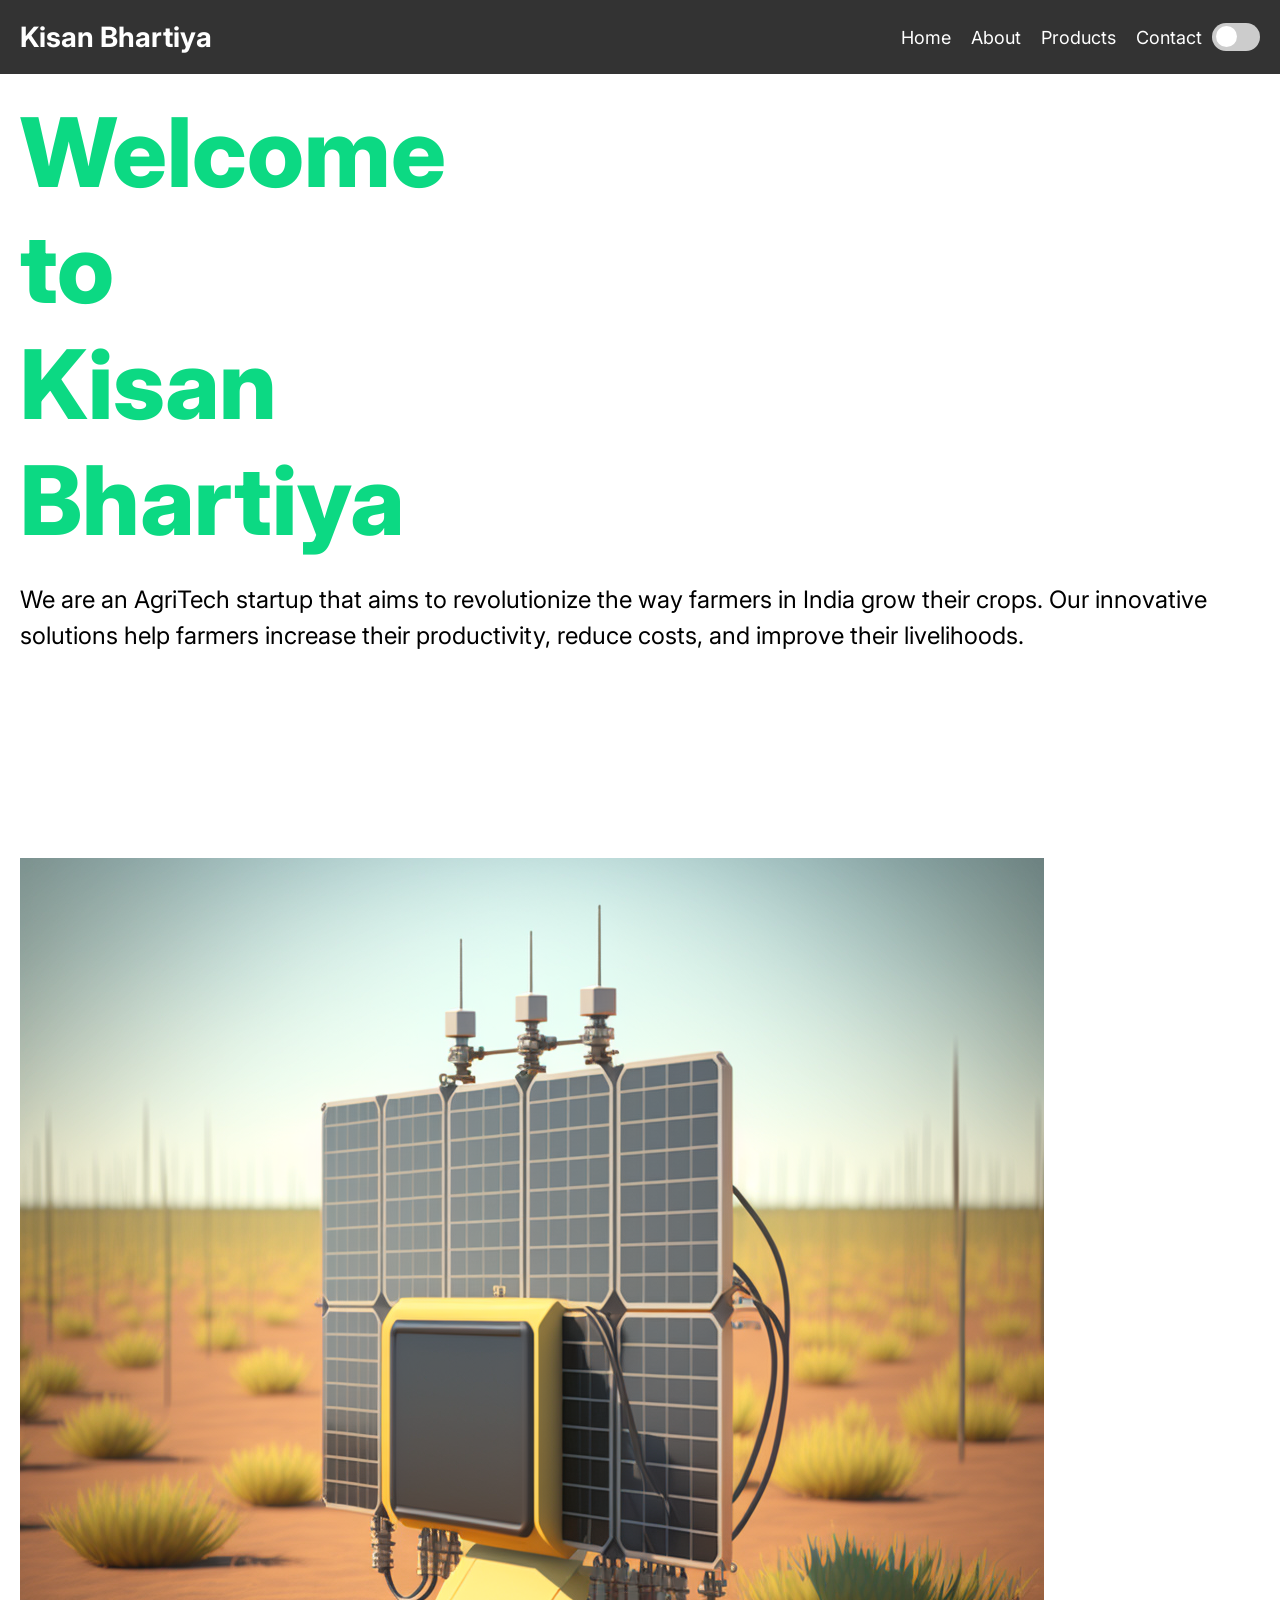
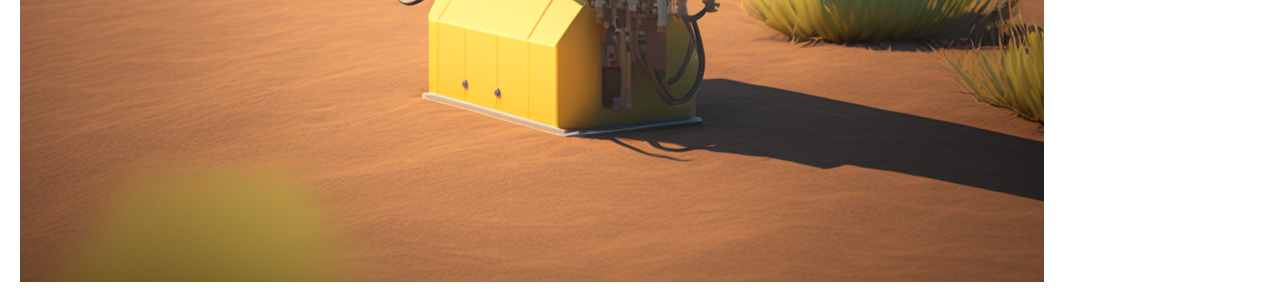
==== index.html @ 3a506ca8 "Update index.html" ====
<!DOCTYPE html>
<html>
<head>
  <title>Kisan Bhartiya</title>
  <link href='https://fonts.googleapis.com/css?family=Inter:800' rel='stylesheet'>
  <script>
    const toggleSwitch = document.querySelector('.switch input[type="checkbox"]');

    function switchTheme(e) {
      if (e.target.checked) {
        document.documentElement.setAttribute('data-theme', 'dark');
      } else {
        document.documentElement.setAttribute('data-theme', 'light');
      }    
    }

    toggleSwitch.addEventListener('change', switchTheme, false);

    // Detect if the user has a saved theme preference
    const currentTheme = localStorage.getItem('theme');
    if (currentTheme) {
      document.documentElement.setAttribute('data-theme', currentTheme);

      if (currentTheme === 'dark') {
        toggleSwitch.checked = true;
      }
    }
  </script>
  <style>
    html, body {
    height: 100%;
    margin: 0;
    padding: 0;
    font-family: 'Inter', sans-serif;
    }
    
   @media (prefers-color-scheme: dark) {
     body {
        background-color: black;
        color: white;
     }
    }

    [data-theme="light"] {
      body {
      background-color: white;
      color: black;
    }
    }
    
    [data-theme="dark"] {
      body {
        background-color: black;
        color: white;
      }
    }

    header {
    background-color: #333;
    color: #fff;
    padding: 20px;
    }
    .container {
    display: flex;
    align-items: center;
    }

    .title {
    margin: 0;
    font-size: 28px;
    flex: 0 0 auto;
    }
    nav {
    display: flex;
    justify-content: flex-end;
    flex: 1 1 auto;
    align-items: center;
    }

    nav ul {
    list-style: none;
    margin: 0;
    padding: 0;
    display: flex;
    align-items: center;   
    }

    nav li {
    margin: 0 10px;
    }

    nav a {
    color: #fff;
    text-decoration: none;
    font-size: 18px;
    display: flex;
    align-items: center;
    justify-content: center;
    height: 100%;
    }

    .switch {
  position: relative;
  width: 48px;
  height: 28px;
  border-radius: 28px;
  display: flex;
  align-items: center;
  justify-content: center;
}

.switch input {
  opacity: 0;
  width: 0;
  height: 0;
}

.slider {
  position: absolute;
  cursor: pointer;
  top: 0;
  left: 0;
  right: 0;
  bottom: 0;
  background-color: #ccc;
  border-radius: 28px;
  -webkit-transition: .4s;
  transition: .4s;
}

.slider:before {
  position: absolute;
  content: "";
  height: 21px;
  width: 21px;
  left: 4px;
  bottom: 4px;
  background-color: white;
  border-radius: 50%;
  -webkit-transition: .4s;
  transition: .4s;
}

input:checked + .slider {
  background-color: #2196f3;
}

input:focus + .slider {
  box-shadow: 0 0 1px #2196f3;
}
    input:checked + .slider:before {
    -webkit-transform: translateX(19px);
    -ms-transform: translateX(19px);
    transform: translateX(19px);
    }

    .slider.round {
    border-radius: 28px;
    }

    .slider.round:before {
    border-radius: 50%;
    }

    main {
    padding: 20px;
    }

    h1 {
    
    font-weight: 800;
    font-size: 96px;
    color: #0CD983;
    margin: 0;
    text-align: left;
    white-space: pre-line;
    overflow: hidden;
    text-overflow: ellipsis;
    display: flex;
    }

    p {
    font-size: 24px;
    line-height: 1.5;
    align-self: flex-end;  
    height: calc(24px * 1.5 * 7);
    overflow: hidden;
    }
  </style>
</head>
<body>
    <header>
        <div class="container">
          <h4 class="title">Kisan Bhartiya</h4>
          <nav>
            <ul>
              <li><a href="#">Home</a></li>
              <li><a href="#">About</a></li>
              <li><a href="#">Products</a></li>
              <li><a href="#">Contact</a></li>
            </ul>
            <label class="switch">
              <input type="checkbox">
              <span class="slider"></span>
            </label>
          </nav>
        </div>
      </header>
  <main>
    <h1>Welcome<br>to<br>Kisan<br>Bhartiya</h1>
    <p>We are an AgriTech startup that aims to revolutionize the way farmers in India grow their crops. Our innovative solutions help farmers increase their productivity, reduce costs, and improve their livelihoods.</p>
    <img src="src/assets/concept_product.png" alt="Concept product">
  </main>
</body>
</html>
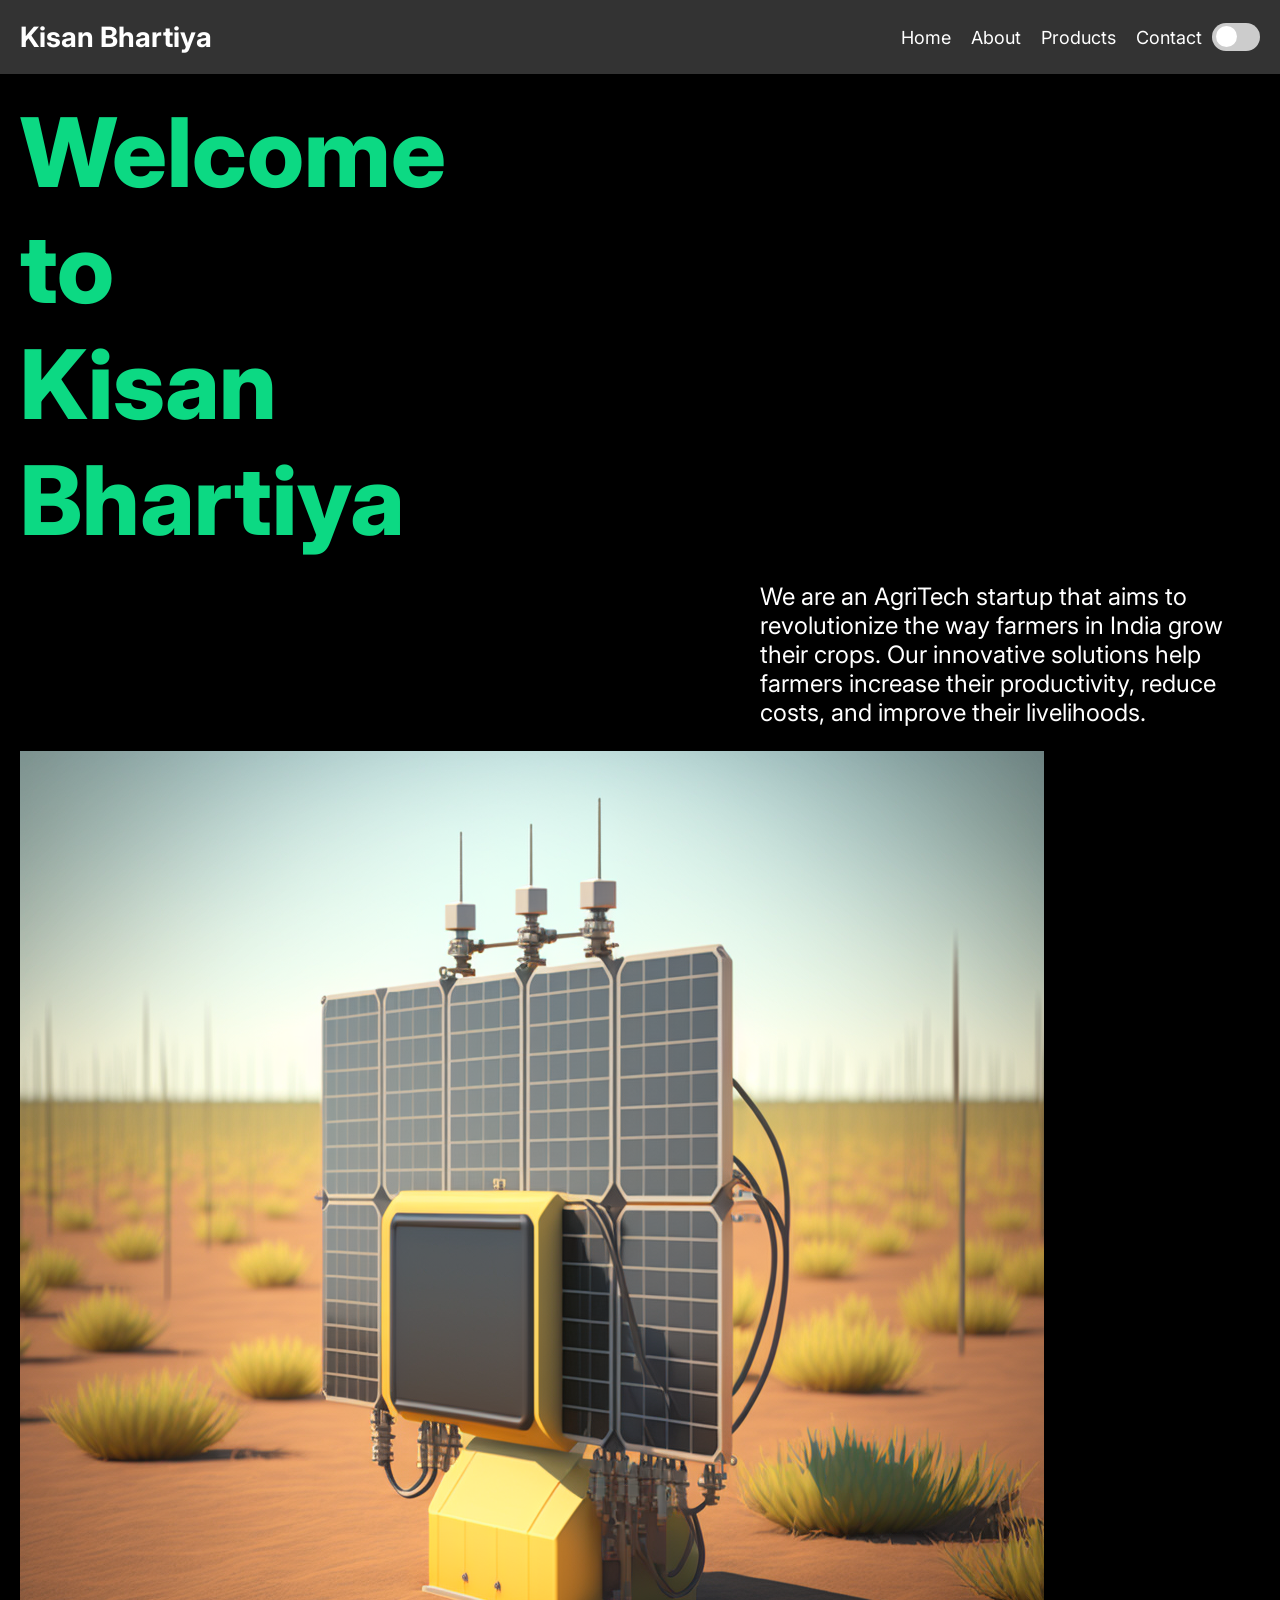
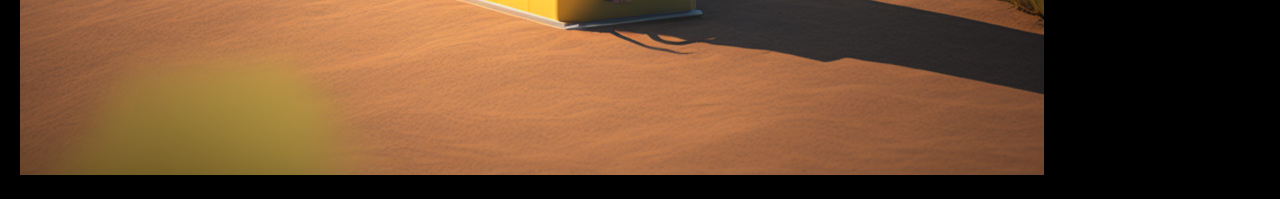
==== commit ce7d97d7: "Update index.html" ====
--- a/index.html
+++ b/index.html
@@ -34,7 +34,7 @@
     font-family: 'Inter', sans-serif;
     }
     
-   @media (prefers-color-scheme: dark) {
+   @media (prefers-color-scheme: light) {
      body {
         background-color: black;
         color: white;
@@ -167,24 +167,23 @@
     }
 
     h1 {
-    
-    font-weight: 800;
-    font-size: 96px;
-    color: #0CD983;
-    margin: 0;
-    text-align: left;
-    white-space: pre-line;
-    overflow: hidden;
-    text-overflow: ellipsis;
-    display: flex;
+      font-weight: 800;
+      font-size: 96px;
+      color: #0CD983;
+      margin: 0;
+      text-align: left;
+      white-space: pre-line;
+      margin-right: auto;
     }
 
     p {
-    font-size: 24px;
-    line-height: 1.5;
-    align-self: flex-end;  
-    height: calc(24px * 1.5 * 7);
-    overflow: hidden;
+      font-size: 24px;
+      margin-left: auto;
+      width: 500px;
+      display: -webkit-box;
+      -webkit-line-clamp: 7;
+      -webkit-box-orient: vertical;
+      overflow: hidden;
     }
   </style>
 </head>
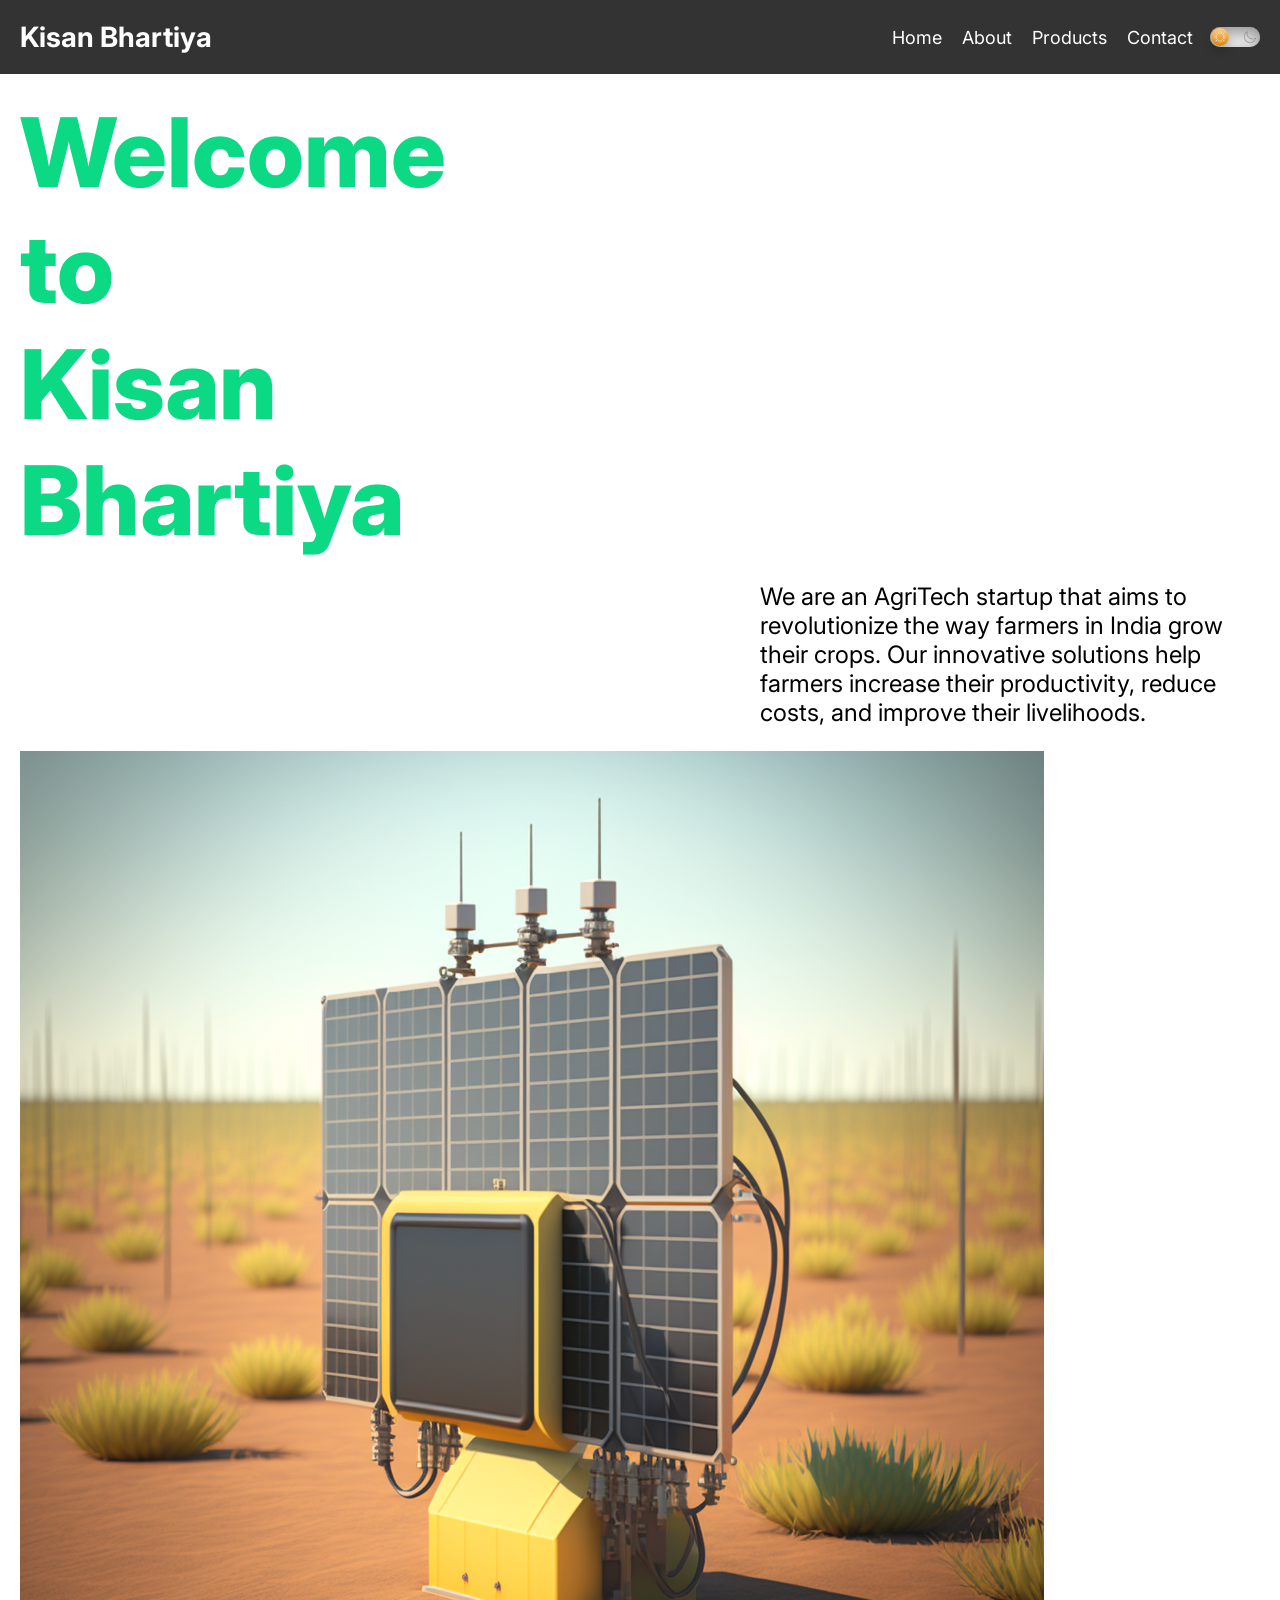
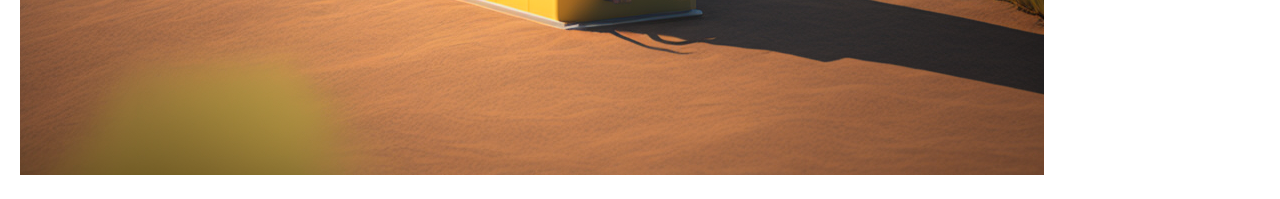
==== commit 1a650de8: "Update!" ====
--- a/index.html
+++ b/index.html
@@ -3,29 +3,6 @@
 <head>
   <title>Kisan Bhartiya</title>
   <link href='https://fonts.googleapis.com/css?family=Inter:800' rel='stylesheet'>
-  <script>
-    const toggleSwitch = document.querySelector('.switch input[type="checkbox"]');
-
-    function switchTheme(e) {
-      if (e.target.checked) {
-        document.documentElement.setAttribute('data-theme', 'dark');
-      } else {
-        document.documentElement.setAttribute('data-theme', 'light');
-      }    
-    }
-
-    toggleSwitch.addEventListener('change', switchTheme, false);
-
-    // Detect if the user has a saved theme preference
-    const currentTheme = localStorage.getItem('theme');
-    if (currentTheme) {
-      document.documentElement.setAttribute('data-theme', currentTheme);
-
-      if (currentTheme === 'dark') {
-        toggleSwitch.checked = true;
-      }
-    }
-  </script>
   <style>
     html, body {
     height: 100%;
@@ -33,28 +10,6 @@
     padding: 0;
     font-family: 'Inter', sans-serif;
     }
-    
-   @media (prefers-color-scheme: light) {
-     body {
-        background-color: black;
-        color: white;
-     }
-    }
-
-    [data-theme="light"] {
-      body {
-      background-color: white;
-      color: black;
-    }
-    }
-    
-    [data-theme="dark"] {
-      body {
-        background-color: black;
-        color: white;
-      }
-    }
-
     header {
     background-color: #333;
     color: #fff;
@@ -99,69 +54,78 @@
     height: 100%;
     }
 
-    .switch {
-  position: relative;
-  width: 48px;
-  height: 28px;
-  border-radius: 28px;
-  display: flex;
-  align-items: center;
-  justify-content: center;
-}
-
-.switch input {
-  opacity: 0;
-  width: 0;
-  height: 0;
-}
-
-.slider {
-  position: absolute;
-  cursor: pointer;
-  top: 0;
-  left: 0;
-  right: 0;
-  bottom: 0;
-  background-color: #ccc;
-  border-radius: 28px;
-  -webkit-transition: .4s;
-  transition: .4s;
-}
-
-.slider:before {
-  position: absolute;
-  content: "";
-  height: 21px;
-  width: 21px;
-  left: 4px;
-  bottom: 4px;
-  background-color: white;
-  border-radius: 50%;
-  -webkit-transition: .4s;
-  transition: .4s;
-}
-
-input:checked + .slider {
-  background-color: #2196f3;
-}
-
-input:focus + .slider {
-  box-shadow: 0 0 1px #2196f3;
-}
-    input:checked + .slider:before {
-    -webkit-transform: translateX(19px);
-    -ms-transform: translateX(19px);
-    transform: translateX(19px);
-    }
-
-    .slider.round {
-    border-radius: 28px;
-    }
-
-    .slider.round:before {
-    border-radius: 50%;
-    }
-
+    label {
+      width:50px;
+      height:20px;
+      position: relative;
+      display: block;
+      background: #ebebeb;
+      border-radius: 20px;
+      box-shadow: inset 0px 5px 15px rgba(0,0,0,0.4), inset 0px -5px 15px rgba(255,255,255,0.4);
+      cursor: pointer;
+      transition: 0.3s;
+    }
+    label:after {
+      content: "";
+      width:18px;
+      height: 18px;
+      position: absolute;
+      top:1px;
+      left:1px;
+      background: linear-gradient(180deg,#ffcc89,#d8860b);
+      border-radius: 18px;
+      box-shadow: 0px 5px 10px rgba(0,0,0,0.2);
+      transition: 0.3s;
+    }
+    input {
+      width: 0;
+      height: 0;
+      visibility: hidden;
+    }
+    input:checked + label {
+      background: #242424;
+    }
+    input:checked + label:after {
+      left:49px;
+      transform: translateX(-100%);
+      background: linear-gradient(180deg,#777,#3a3a3a);
+    }
+    label:active:after{
+      width: 26px;
+    }
+    .background {
+      width:100vw;
+      height: 100vh;
+      background: #fff;
+      z-index: -1;
+      position: absolute;
+      transition: 0.3s;
+    }
+    input:checked + label + .background {
+      background:#242424;
+    }
+    label svg {
+      position: absolute;
+      width: 12px;
+      top:4px;
+      z-index: 10;
+    }
+    label svg.sun {
+      left:4px;
+      fill:#fff;
+      transition: 0.3s;
+    }
+    label svg.moon {
+      left:34px;
+      fill:#7e7e7e;
+      transition: 0.3s;
+    }
+    input:checked + label svg.sun {
+      fill:#7e7e7e;
+    }
+    input:checked + label svg.moon {
+      fill:#fff;
+    }
     main {
     padding: 20px;
     }
@@ -198,10 +162,45 @@
               <li><a href="#">Products</a></li>
               <li><a href="#">Contact</a></li>
             </ul>
-            <label class="switch">
-              <input type="checkbox">
-              <span class="slider"></span>
-            </label>
+<input type="checkbox" id="darkmode-toggle"/>
+		<label for="darkmode-toggle">
+			<svg version="1.1" class="sun" xmlns="http://www.w3.org/2000/svg" xmlns:xlink="http://www.w3.org/1999/xlink" x="0px" y="0px"
+	 viewBox="0 0 496 496" style="enable-background:new 0 0 496 496;" xml:space="preserve">
+
+			<rect x="152.994" y="58.921" transform="matrix(0.3827 0.9239 -0.9239 0.3827 168.6176 -118.5145)" width="40.001" height="16"/>
+			<rect x="46.9" y="164.979" transform="matrix(0.9239 0.3827 -0.3827 0.9239 71.29 -12.4346)" width="40.001" height="16"/>
+			<rect x="46.947" y="315.048" transform="matrix(0.9239 -0.3827 0.3827 0.9239 -118.531 50.2116)" width="40.001" height="16"/>
+			
+				<rect x="164.966" y="409.112" transform="matrix(-0.9238 -0.3828 0.3828 -0.9238 168.4872 891.7491)" width="16" height="39.999"/>
+			
+				<rect x="303.031" y="421.036" transform="matrix(-0.3827 -0.9239 0.9239 -0.3827 50.2758 891.6655)" width="40.001" height="16"/>
+			
+				<rect x="409.088" y="315.018" transform="matrix(-0.9239 -0.3827 0.3827 -0.9239 701.898 785.6559)" width="40.001" height="16"/>
+			
+				<rect x="409.054" y="165.011" transform="matrix(-0.9239 0.3827 -0.3827 -0.9239 891.6585 168.6574)" width="40.001" height="16"/>
+			<rect x="315.001" y="46.895" transform="matrix(0.9238 0.3828 -0.3828 0.9238 50.212 -118.5529)" width="16" height="39.999"/>
+			<path d="M248,88c-88.224,0-160,71.776-160,160s71.776,160,160,160s160-71.776,160-160S336.224,88,248,88z M248,392
+				c-79.4,0-144-64.6-144-144s64.6-144,144-144s144,64.6,144,144S327.4,392,248,392z"/>
+			<rect x="240" width="16" height="72"/>
+			<rect x="62.097" y="90.096" transform="matrix(0.7071 0.7071 -0.7071 0.7071 98.0963 -40.6334)" width="71.999" height="16"/>
+			<rect y="240" width="72" height="16"/>
+			
+				<rect x="90.091" y="361.915" transform="matrix(-0.7071 -0.7071 0.7071 -0.7071 -113.9157 748.643)" width="16" height="71.999"/>
+			<rect x="240" y="424" width="16" height="72"/>
+			
+				<rect x="361.881" y="389.915" transform="matrix(-0.7071 -0.7071 0.7071 -0.7071 397.8562 960.6281)" width="71.999" height="16"/>
+			<rect x="424" y="240" width="72" height="16"/>
+			<rect x="389.911" y="62.091" transform="matrix(0.7071 0.7071 -0.7071 0.7071 185.9067 -252.6357)" width="16" height="71.999"/>
+</svg>
+     <svg version="1.1" class="moon" xmlns="http://www.w3.org/2000/svg" xmlns:xlink="http://www.w3.org/1999/xlink" x="0px" y="0px"
+        viewBox="0 0 49.739 49.739" style="enable-background:new 0 0 49.739 49.739;" xml:space="preserve">
+     <path d="M25.068,48.889c-9.173,0-18.017-5.06-22.396-13.804C-3.373,23.008,1.164,8.467,13.003,1.979l2.061-1.129l-0.615,2.268
+       c-1.479,5.459-0.899,11.25,1.633,16.306c2.75,5.493,7.476,9.587,13.305,11.526c5.831,1.939,12.065,1.492,17.559-1.258v0
+       c0.25-0.125,0.492-0.258,0.734-0.391l2.061-1.13l-0.585,2.252c-1.863,6.873-6.577,12.639-12.933,15.822
+       C32.639,48.039,28.825,48.888,25.068,48.889z M12.002,4.936c-9.413,6.428-12.756,18.837-7.54,29.253
+       c5.678,11.34,19.522,15.945,30.864,10.268c5.154-2.582,9.136-7.012,11.181-12.357c-5.632,2.427-11.882,2.702-17.752,0.748
+       c-6.337-2.108-11.473-6.557-14.463-12.528C11.899,15.541,11.11,10.16,12.002,4.936z"/></svg>
+		</label>
           </nav>
         </div>
       </header>
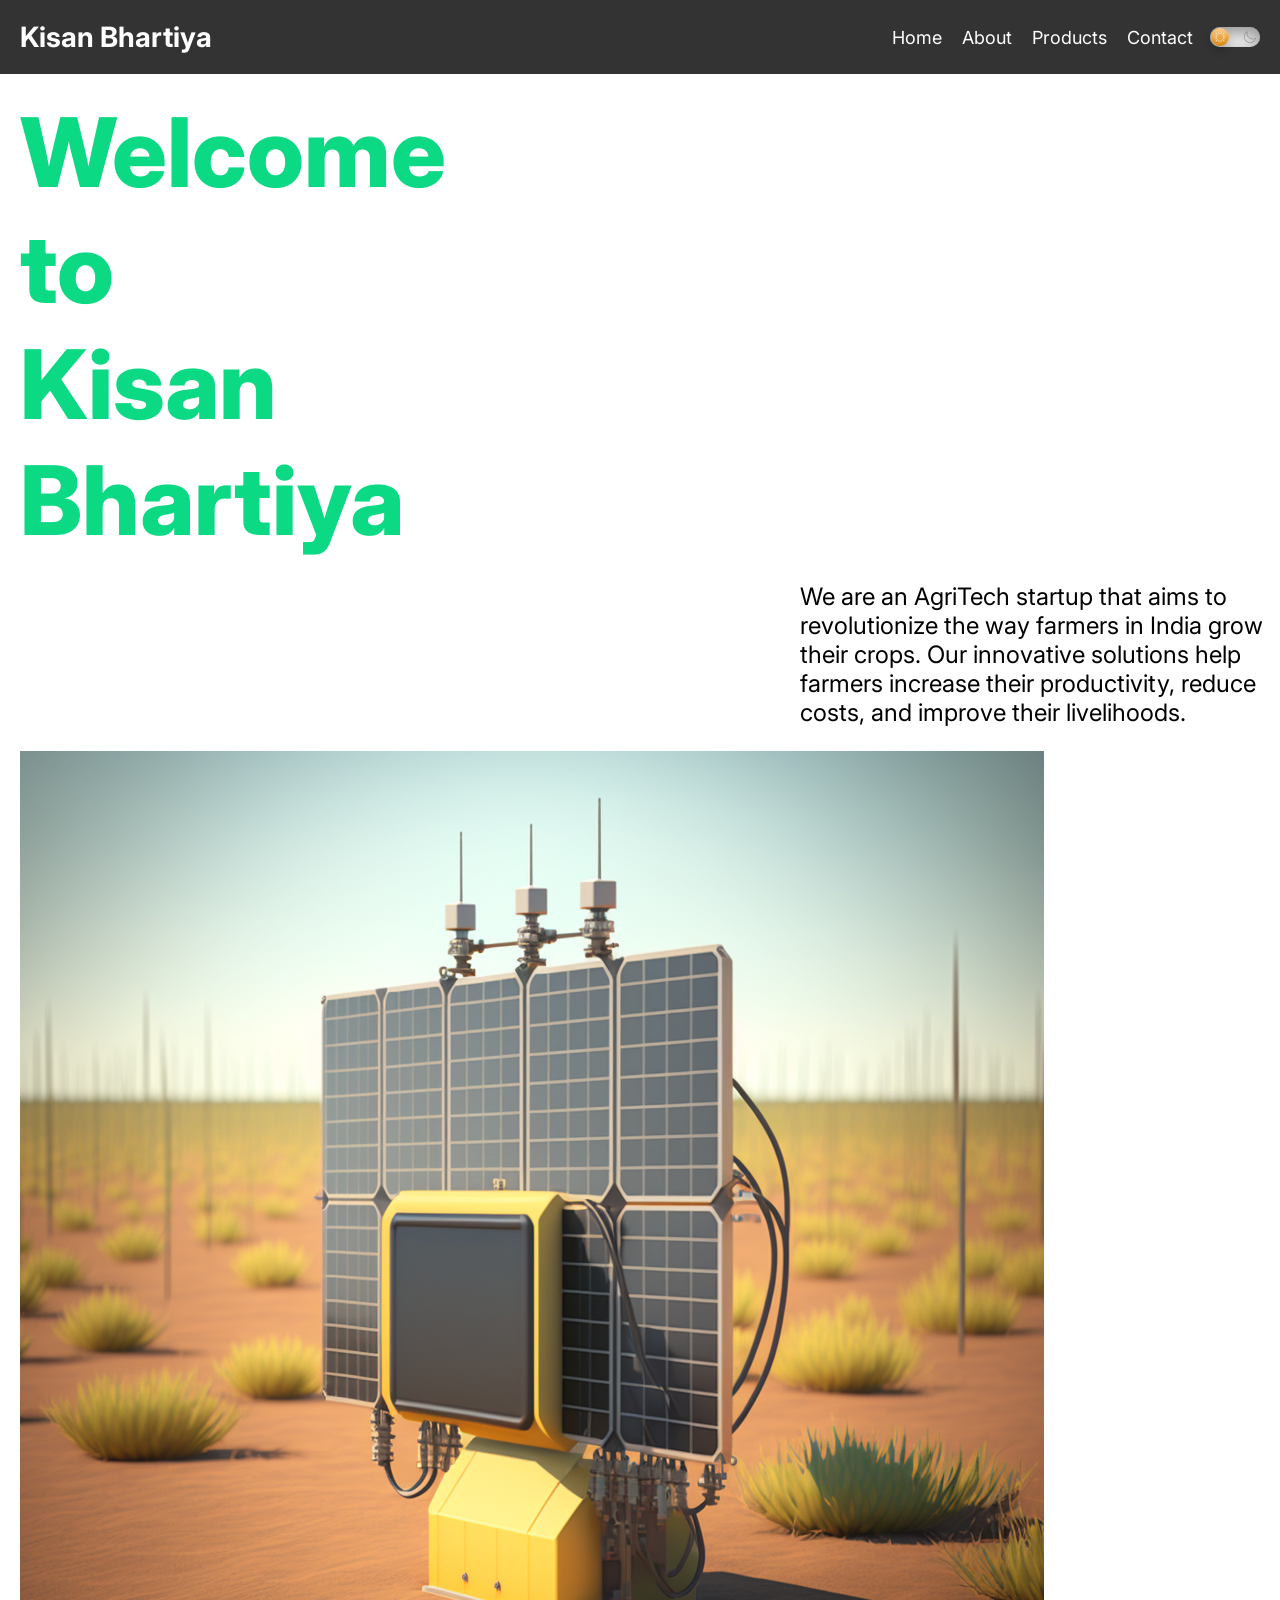
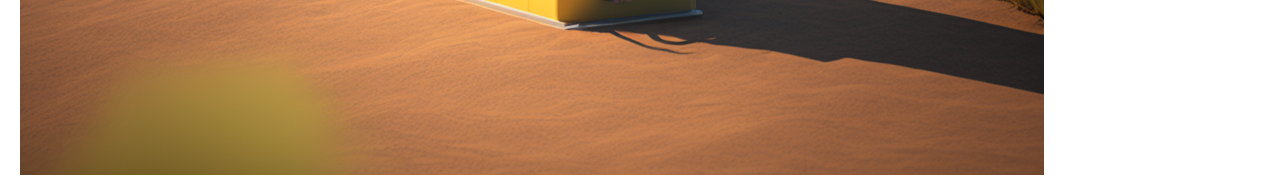
==== commit 8fde306c: "Update index.html" ====
--- a/index.html
+++ b/index.html
@@ -204,7 +204,7 @@
           </nav>
         </div>
       </header>
-  <main>
+  <main class="background">
     <h1>Welcome<br>to<br>Kisan<br>Bhartiya</h1>
     <p>We are an AgriTech startup that aims to revolutionize the way farmers in India grow their crops. Our innovative solutions help farmers increase their productivity, reduce costs, and improve their livelihoods.</p>
     <img src="src/assets/concept_product.png" alt="Concept product">
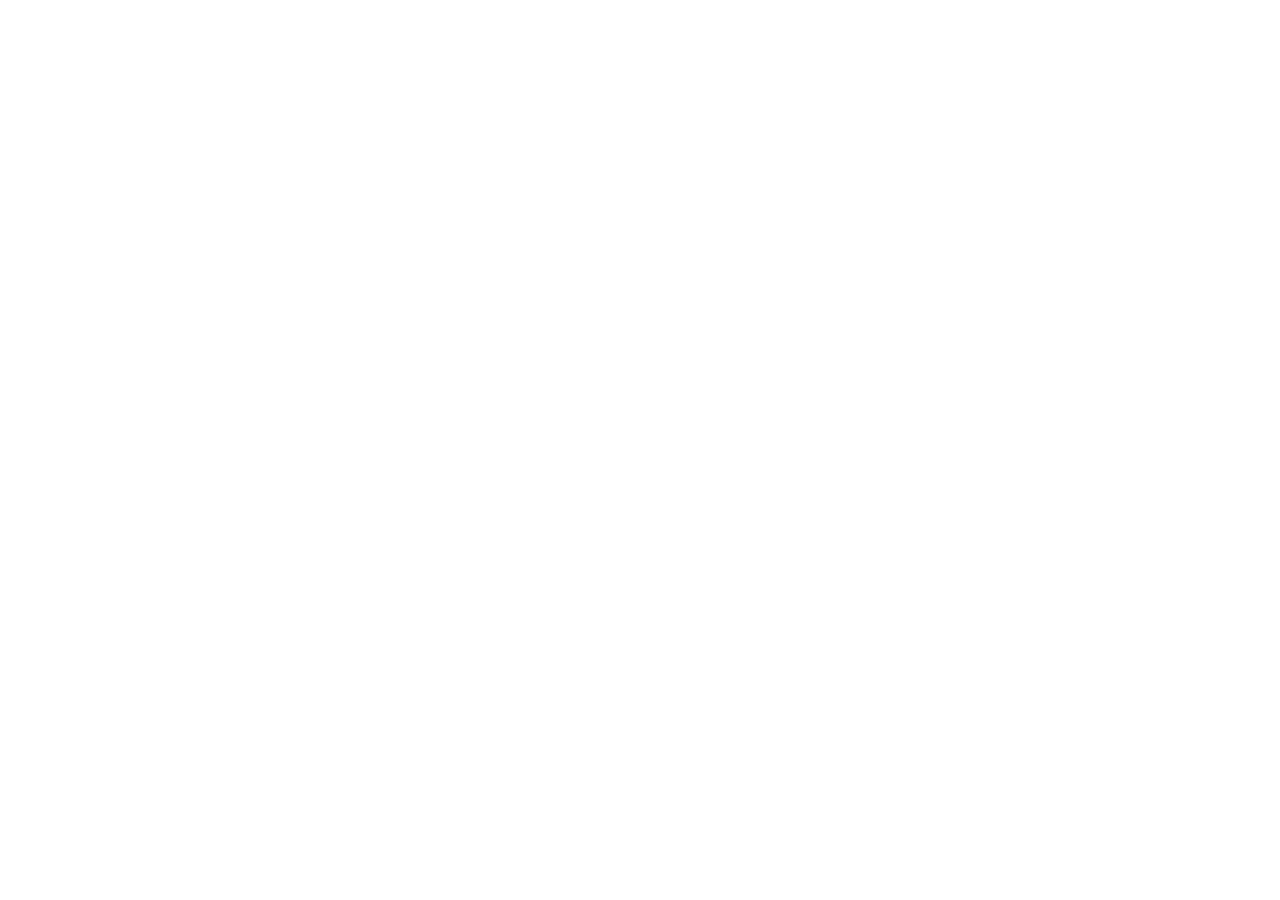
==== commit 268a138a: "first commit" ====
--- a/index.html
+++ b/index.html
@@ -1,213 +1,59 @@
 <!DOCTYPE html>
 <html>
 <head>
-  <title>Kisan Bhartiya</title>
-  <link href='https://fonts.googleapis.com/css?family=Inter:800' rel='stylesheet'>
-  <style>
-    html, body {
-    height: 100%;
-    margin: 0;
-    padding: 0;
-    font-family: 'Inter', sans-serif;
-    }
-    header {
-    background-color: #333;
-    color: #fff;
-    padding: 20px;
-    }
-    .container {
-    display: flex;
-    align-items: center;
-    }
+  <!--
+    If you are serving your web app in a path other than the root, change the
+    href value below to reflect the base path you are serving from.
 
-    .title {
-    margin: 0;
-    font-size: 28px;
-    flex: 0 0 auto;
-    }
-    nav {
-    display: flex;
-    justify-content: flex-end;
-    flex: 1 1 auto;
-    align-items: center;
-    }
+    The path provided below has to start and end with a slash "/" in order for
+    it to work correctly.
 
-    nav ul {
-    list-style: none;
-    margin: 0;
-    padding: 0;
-    display: flex;
-    align-items: center;   
-    }
+    For more details:
+    * https://developer.mozilla.org/en-US/docs/Web/HTML/Element/base
 
-    nav li {
-    margin: 0 10px;
-    }
+    This is a placeholder for base href that will be replaced by the value of
+    the `--base-href` argument provided to `flutter build`.
+  -->
+  <base href="/">
 
-    nav a {
-    color: #fff;
-    text-decoration: none;
-    font-size: 18px;
-    display: flex;
-    align-items: center;
-    justify-content: center;
-    height: 100%;
-    }
+  <meta charset="UTF-8">
+  <meta content="IE=Edge" http-equiv="X-UA-Compatible">
+  <meta name="description" content="A new Flutter project.">
 
-    label {
-      width:50px;
-      height:20px;
-      position: relative;
-      display: block;
-      background: #ebebeb;
-      border-radius: 20px;
-      box-shadow: inset 0px 5px 15px rgba(0,0,0,0.4), inset 0px -5px 15px rgba(255,255,255,0.4);
-      cursor: pointer;
-      transition: 0.3s;
-    }
-    label:after {
-      content: "";
-      width:18px;
-      height: 18px;
-      position: absolute;
-      top:1px;
-      left:1px;
-      background: linear-gradient(180deg,#ffcc89,#d8860b);
-      border-radius: 18px;
-      box-shadow: 0px 5px 10px rgba(0,0,0,0.2);
-      transition: 0.3s;
-    }
-    input {
-      width: 0;
-      height: 0;
-      visibility: hidden;
-    }
-    input:checked + label {
-      background: #242424;
-    }
-    input:checked + label:after {
-      left:49px;
-      transform: translateX(-100%);
-      background: linear-gradient(180deg,#777,#3a3a3a);
-    }
-    label:active:after{
-      width: 26px;
-    }
-    .background {
-      width:100vw;
-      height: 100vh;
-      background: #fff;
-      z-index: -1;
-      position: absolute;
-      transition: 0.3s;
-    }
-    input:checked + label + .background {
-      background:#242424;
-    }
-    label svg {
-      position: absolute;
-      width: 12px;
-      top:4px;
-      z-index: 10;
-    }
-    label svg.sun {
-      left:4px;
-      fill:#fff;
-      transition: 0.3s;
-    }
-    label svg.moon {
-      left:34px;
-      fill:#7e7e7e;
-      transition: 0.3s;
-    }
-    input:checked + label svg.sun {
-      fill:#7e7e7e;
-    }
-    input:checked + label svg.moon {
-      fill:#fff;
-    }
-    main {
-    padding: 20px;
-    }
+  <!-- iOS meta tags & icons -->
+  <meta name="apple-mobile-web-app-capable" content="yes">
+  <meta name="apple-mobile-web-app-status-bar-style" content="black">
+  <meta name="apple-mobile-web-app-title" content="portfolio">
+  <link rel="apple-touch-icon" href="icons/Icon-192.png">
 
-    h1 {
-      font-weight: 800;
-      font-size: 96px;
-      color: #0CD983;
-      margin: 0;
-      text-align: left;
-      white-space: pre-line;
-      margin-right: auto;
-    }
+  <!-- Favicon -->
+  <link rel="icon" type="image/png" href="favicon.png"/>
 
-    p {
-      font-size: 24px;
-      margin-left: auto;
-      width: 500px;
-      display: -webkit-box;
-      -webkit-line-clamp: 7;
-      -webkit-box-orient: vertical;
-      overflow: hidden;
-    }
-  </style>
+  <title>portfolio</title>
+  <link rel="manifest" href="manifest.json">
+
+  <script>
+    // The value below is injected by flutter build, do not touch.
+    const serviceWorkerVersion = "3015629100";
+  </script>
+  <!-- This script adds the flutter initialization JS code -->
+  <script src="flutter.js" defer></script>
 </head>
 <body>
-    <header>
-        <div class="container">
-          <h4 class="title">Kisan Bhartiya</h4>
-          <nav>
-            <ul>
-              <li><a href="#">Home</a></li>
-              <li><a href="#">About</a></li>
-              <li><a href="#">Products</a></li>
-              <li><a href="#">Contact</a></li>
-            </ul>
-<input type="checkbox" id="darkmode-toggle"/>
-		<label for="darkmode-toggle">
-			<svg version="1.1" class="sun" xmlns="http://www.w3.org/2000/svg" xmlns:xlink="http://www.w3.org/1999/xlink" x="0px" y="0px"
-	 viewBox="0 0 496 496" style="enable-background:new 0 0 496 496;" xml:space="preserve">
-
-			<rect x="152.994" y="58.921" transform="matrix(0.3827 0.9239 -0.9239 0.3827 168.6176 -118.5145)" width="40.001" height="16"/>
-			<rect x="46.9" y="164.979" transform="matrix(0.9239 0.3827 -0.3827 0.9239 71.29 -12.4346)" width="40.001" height="16"/>
-			<rect x="46.947" y="315.048" transform="matrix(0.9239 -0.3827 0.3827 0.9239 -118.531 50.2116)" width="40.001" height="16"/>
-			
-				<rect x="164.966" y="409.112" transform="matrix(-0.9238 -0.3828 0.3828 -0.9238 168.4872 891.7491)" width="16" height="39.999"/>
-			
-				<rect x="303.031" y="421.036" transform="matrix(-0.3827 -0.9239 0.9239 -0.3827 50.2758 891.6655)" width="40.001" height="16"/>
-			
-				<rect x="409.088" y="315.018" transform="matrix(-0.9239 -0.3827 0.3827 -0.9239 701.898 785.6559)" width="40.001" height="16"/>
-			
-				<rect x="409.054" y="165.011" transform="matrix(-0.9239 0.3827 -0.3827 -0.9239 891.6585 168.6574)" width="40.001" height="16"/>
-			<rect x="315.001" y="46.895" transform="matrix(0.9238 0.3828 -0.3828 0.9238 50.212 -118.5529)" width="16" height="39.999"/>
-			<path d="M248,88c-88.224,0-160,71.776-160,160s71.776,160,160,160s160-71.776,160-160S336.224,88,248,88z M248,392
-				c-79.4,0-144-64.6-144-144s64.6-144,144-144s144,64.6,144,144S327.4,392,248,392z"/>
-			<rect x="240" width="16" height="72"/>
-			<rect x="62.097" y="90.096" transform="matrix(0.7071 0.7071 -0.7071 0.7071 98.0963 -40.6334)" width="71.999" height="16"/>
-			<rect y="240" width="72" height="16"/>
-			
-				<rect x="90.091" y="361.915" transform="matrix(-0.7071 -0.7071 0.7071 -0.7071 -113.9157 748.643)" width="16" height="71.999"/>
-			<rect x="240" y="424" width="16" height="72"/>
-			
-				<rect x="361.881" y="389.915" transform="matrix(-0.7071 -0.7071 0.7071 -0.7071 397.8562 960.6281)" width="71.999" height="16"/>
-			<rect x="424" y="240" width="72" height="16"/>
-			<rect x="389.911" y="62.091" transform="matrix(0.7071 0.7071 -0.7071 0.7071 185.9067 -252.6357)" width="16" height="71.999"/>
-</svg>
-     <svg version="1.1" class="moon" xmlns="http://www.w3.org/2000/svg" xmlns:xlink="http://www.w3.org/1999/xlink" x="0px" y="0px"
-        viewBox="0 0 49.739 49.739" style="enable-background:new 0 0 49.739 49.739;" xml:space="preserve">
-     <path d="M25.068,48.889c-9.173,0-18.017-5.06-22.396-13.804C-3.373,23.008,1.164,8.467,13.003,1.979l2.061-1.129l-0.615,2.268
-       c-1.479,5.459-0.899,11.25,1.633,16.306c2.75,5.493,7.476,9.587,13.305,11.526c5.831,1.939,12.065,1.492,17.559-1.258v0
-       c0.25-0.125,0.492-0.258,0.734-0.391l2.061-1.13l-0.585,2.252c-1.863,6.873-6.577,12.639-12.933,15.822
-       C32.639,48.039,28.825,48.888,25.068,48.889z M12.002,4.936c-9.413,6.428-12.756,18.837-7.54,29.253
-       c5.678,11.34,19.522,15.945,30.864,10.268c5.154-2.582,9.136-7.012,11.181-12.357c-5.632,2.427-11.882,2.702-17.752,0.748
-       c-6.337-2.108-11.473-6.557-14.463-12.528C11.899,15.541,11.11,10.16,12.002,4.936z"/></svg>
-		</label>
-          </nav>
-        </div>
-      </header>
-  <main class="background">
-    <h1>Welcome<br>to<br>Kisan<br>Bhartiya</h1>
-    <p>We are an AgriTech startup that aims to revolutionize the way farmers in India grow their crops. Our innovative solutions help farmers increase their productivity, reduce costs, and improve their livelihoods.</p>
-    <img src="src/assets/concept_product.png" alt="Concept product">
-  </main>
+  <script>
+    window.addEventListener('load', function(ev) {
+      // Download main.dart.js
+      _flutter.loader.loadEntrypoint({
+        serviceWorker: {
+          serviceWorkerVersion: serviceWorkerVersion,
+        },
+        onEntrypointLoaded: function(engineInitializer) {
+          engineInitializer.initializeEngine().then(function(appRunner) {
+            appRunner.runApp();
+          });
+        }
+      });
+    });
+  </script>
 </body>
 </html>
